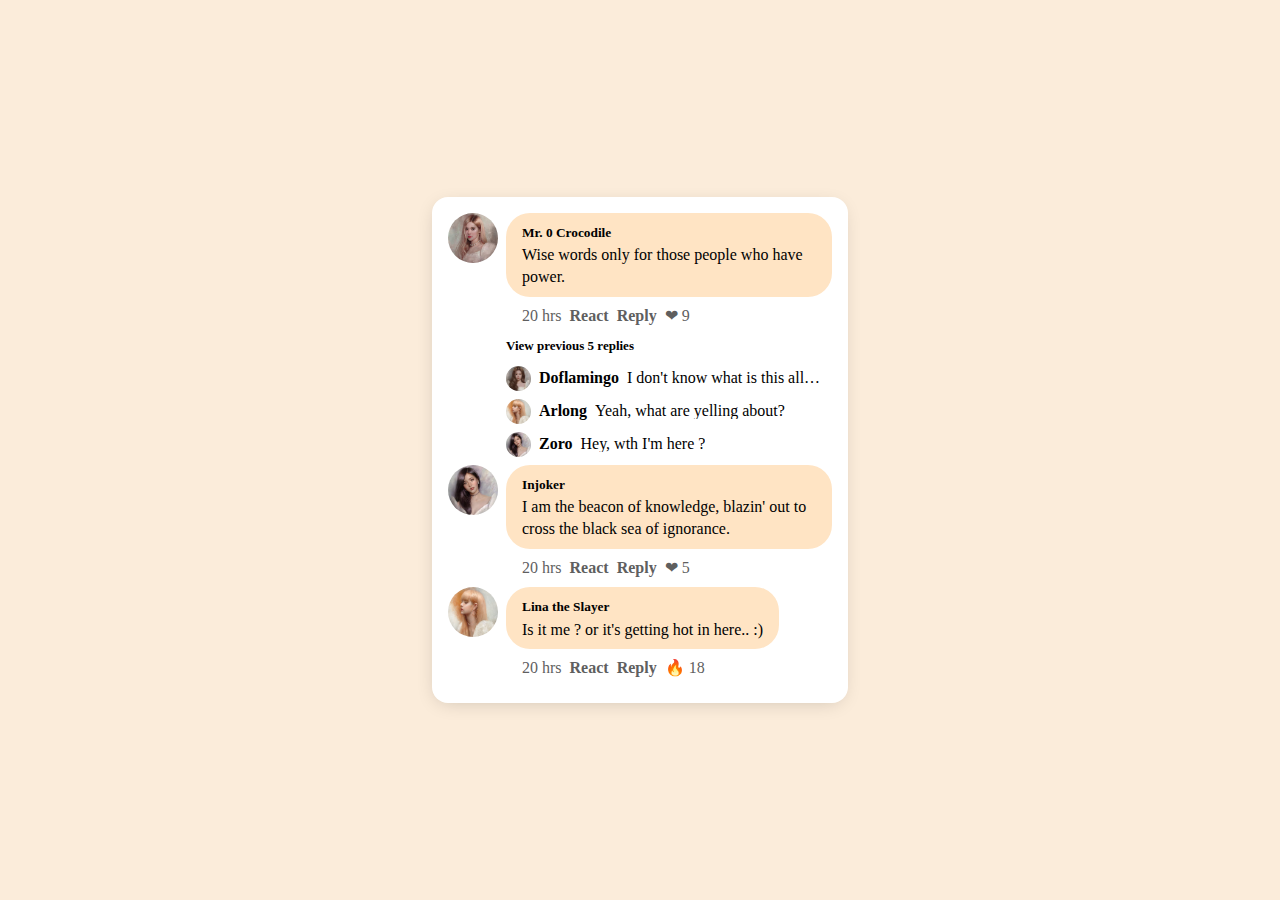
==== CommentsList/index.html @ 78ed5ea8 "first commit" ====
<!DOCTYPE html>
<html lang="en">
<head>
  <meta charset="UTF-8">
  <meta name="viewport" content="width=device-width, initial-scale=1.0">
  <link rel="stylesheet" href="./style.css">
  <title>Comment Component</title>
</head>
<body>
  <div class="comments__list">
    <div class="comment__item">
      <div class="user__photo__container">
        <img src="./photo.png" alt="" height="50" width="50" />
      </div>
      <div class="column">
        <div>
          <div class="comment__box">
            <small>Mr. 0 Crocodile</small>
            <p>Wise words only for those people who have power.</p>
          </div>
          <div class="comment__actions">
            <div class="time">20 hrs</div>
            <div class="react">React</div>
            <div class="reply">Reply</div>
            <div class="reactions__count">❤ 9</div>
          </div>
        </div>
        <div class="view__prev">View previous 5 replies</div>
        <ul class="replies__list">
          <li>
            <img src="./photo-2.png" alt="" height="25" width="25" />
            <span class="username">Doflamingo</span>
            <p class="textLimit1">I don't know what is this all about.</p>
          </li>
          <li>
            <img src="./photo-3.png" alt="" height="25" width="25" />
            <span class="username">Arlong</span>
            <p class="textLimit1">Yeah, what are yelling about?</p>
          </li>
          <li>
            <img src="./photo-4.png" alt="" height="25" width="25" />
            <span class="username">Zoro</span>
            <p class="textLimit1">Hey, wth I'm here ?</p>
          </li>
        </ul>
      </div>
    </div>

    <div class="comment__item">
      <div class="user__photo__container">
        <img src="./photo-4.png" alt="" height="50" width="50" />
      </div>
      <div class="column">
        <div>
          <div class="comment__box">
            <small>Injoker</small>
            <p>I am the beacon of knowledge, blazin' out to cross the black sea of ignorance.</p>
          </div>
          <div class="comment__actions">
            <div class="time">20 hrs</div>
            <div class="react">React</div>
            <div class="reply">Reply</div>
            <div class="reactions__count">❤ 5</div>
          </div>
        </div>
      </div>
    </div>

    <div class="comment__item">
      <div class="user__photo__container">
        <img src="./photo-3.png" alt="" height="50" width="50" />
      </div>
      <div class="column">
        <div>
          <div class="comment__box">
            <small>Lina the Slayer</small>
            <p>Is it me ? or it's getting hot in here.. :)</p>
          </div>
          <div class="comment__actions">
            <div class="time">20 hrs</div>
            <div class="react">React</div>
            <div class="reply">Reply</div>
            <div class="reactions__count">🔥 18</div>
          </div>
        </div>
      </div>
    </div>
  </div>
</body>
</html>
---- CommentsList/style.css ----
html,
body {
	margin: 0;
	background-color: #fbecda;
}
body {
	display: flex;
	align-items: center;
	justify-content: center;
	height: 100vh;
	width: 100vw;
	overflow: hidden;
	font-family: Roboto;
	font-size: 16px;
}
small {
	font-weight: bold;
}
.comments__list {
	width: 30vw;
  padding: 1rem;
  border-radius: 1rem;
	background-color: #fff;
  box-shadow: -1px 4px 20px -6px rgba(0, 0, 0, 0.2);
}
.comment__item {
	display: flex;
	line-height: 1.4rem;
}
.comment__item p {
	margin: 0;
}
.user__photo__container {
	margin-right: 0.5rem;
	height: fit-content;
}
.user__photo__container img {
	border-radius: 50%;
	cursor: pointer;
}
.comment__box,
.comment__actions {
	padding: 0.5rem 1rem;
}
.comment__box {
	background-color: bisque;
	border-radius: 1.5rem;
}
.comment__actions {
	display: flex;
}
.comment__actions > * {
	margin-right: 0.5rem;
	font-weight: bold;
	color: #5f5f5f;
	font-weight: bold;
}
.comment__actions > .time,
.comment__actions > .reactions__count {
	font-weight: inherit;
}
.view__prev {
	font-size: small;
	font-weight: bold;
	margin-bottom: 0.5rem;
	width: fit-content;
}
.replies__list {
	padding: 0;
	margin: 0.5rem 0;
	list-style: none;
}
.replies__list li {
	display: flex;
	align-items: center;
	margin: 0.5rem 0;
}
.replies__list li .username {
	margin: 0 0.5rem;
	font-weight: bold;
}
.replies__list li img {
	border-radius: 50%;
}
.textLimit1 {
	overflow: hidden;
	text-overflow: ellipsis;
	display: -webkit-box;
	-webkit-box-orient: vertical;
	-webkit-line-clamp: 1;
	line-height: 1;
	max-height: 1 * 1;
}

.user__photo__container img,
.comment__box small,
.view__prev,
.react,
.reply,
.reactions__count,
.replies__list li {
	cursor: pointer;
}
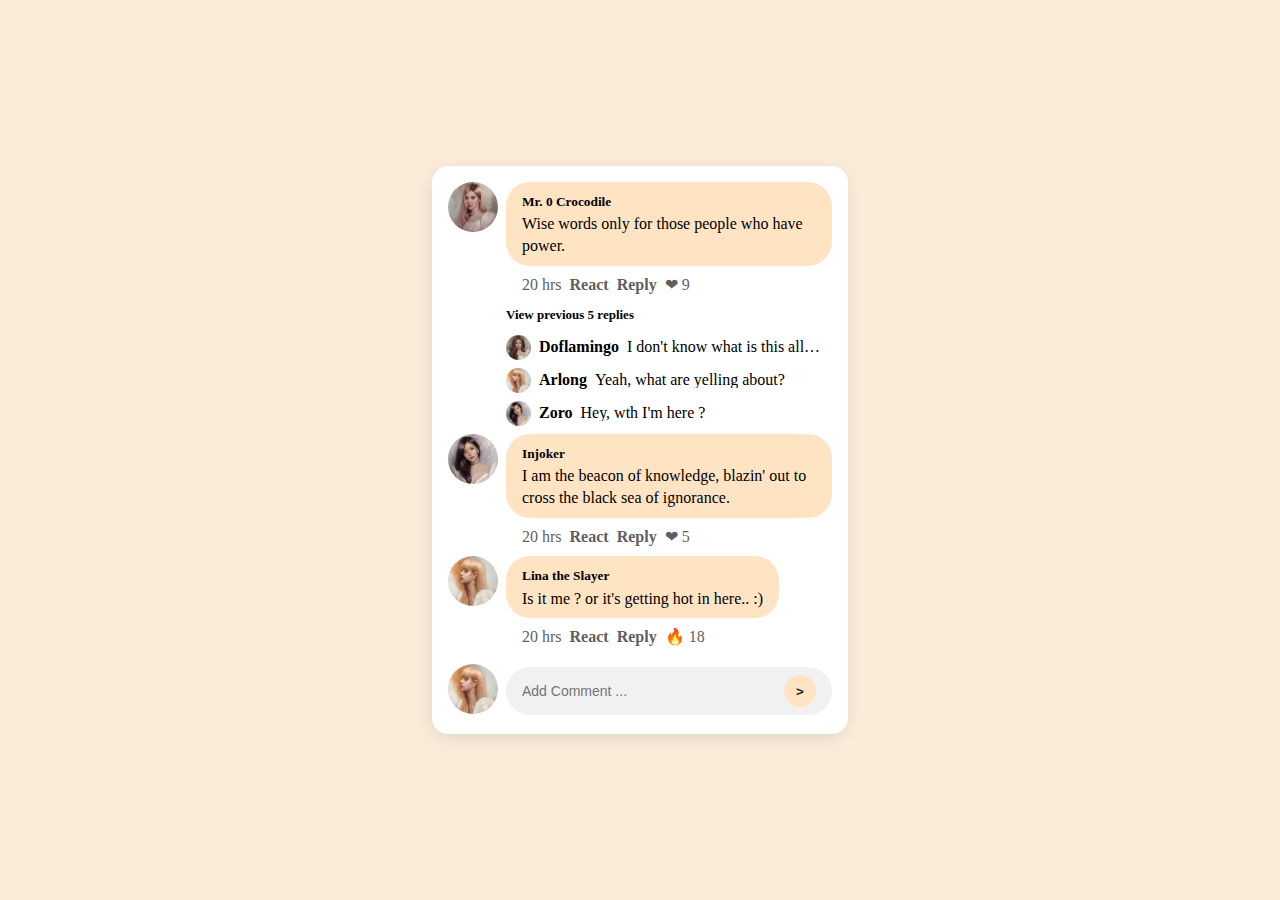
==== commit bdc0b63e: "➕ Add Comment form" ====
--- a/CommentsList/index.html
+++ b/CommentsList/index.html
@@ -85,6 +85,16 @@
         </div>
       </div>
     </div>
+
+    <div class="comment__add">
+      <div class="user__photo__container">
+        <img src="./photo-3.png" alt="" height="50" width="50" />
+      </div>
+      <form>
+        <input type="text" placeholder="Add Comment ..." />
+        <button type="submit"> > </button>
+      </form>
+    </div>
   </div>
 </body>
 </html>--- a/CommentsList/style.css
+++ b/CommentsList/style.css
@@ -23,9 +23,12 @@
 	background-color: #fff;
   box-shadow: -1px 4px 20px -6px rgba(0, 0, 0, 0.2);
 }
+.comments__list > * {
+  overflow: hidden;
+}
 .comment__item {
 	display: flex;
-	line-height: 1.4rem;
+  line-height: 1.4rem;
 }
 .comment__item p {
 	margin: 0;
@@ -91,6 +94,38 @@
 	line-height: 1;
 	max-height: 1 * 1;
 }
+.comment__add {
+  display: flex;
+  align-items: center;
+  margin-top: .5rem;
+}
+.comment__add form {
+  width: 100%;
+  position: relative;
+  display: flex;
+  align-items: center;
+}
+.comment__add form input {
+  padding: 1rem;
+  width: -webkit-fill-available;
+  border-radius: 2rem;
+  outline: none;
+  border: none;
+  background-color: #f1f1f1;
+  font-size: 14px;
+}
+.comment__add button {
+  position: absolute;
+  right: 1rem;
+  height: 2rem;
+  width: 2rem;
+  border-radius: 50%;
+  outline: none;
+  border: none;
+  background-color: bisque;
+  color: #222;
+  font-weight: bold;
+}
 
 .user__photo__container img,
 .comment__box small,
@@ -98,6 +133,7 @@
 .react,
 .reply,
 .reactions__count,
-.replies__list li {
+.replies__list li,
+.comment__add button {
 	cursor: pointer;
 }
